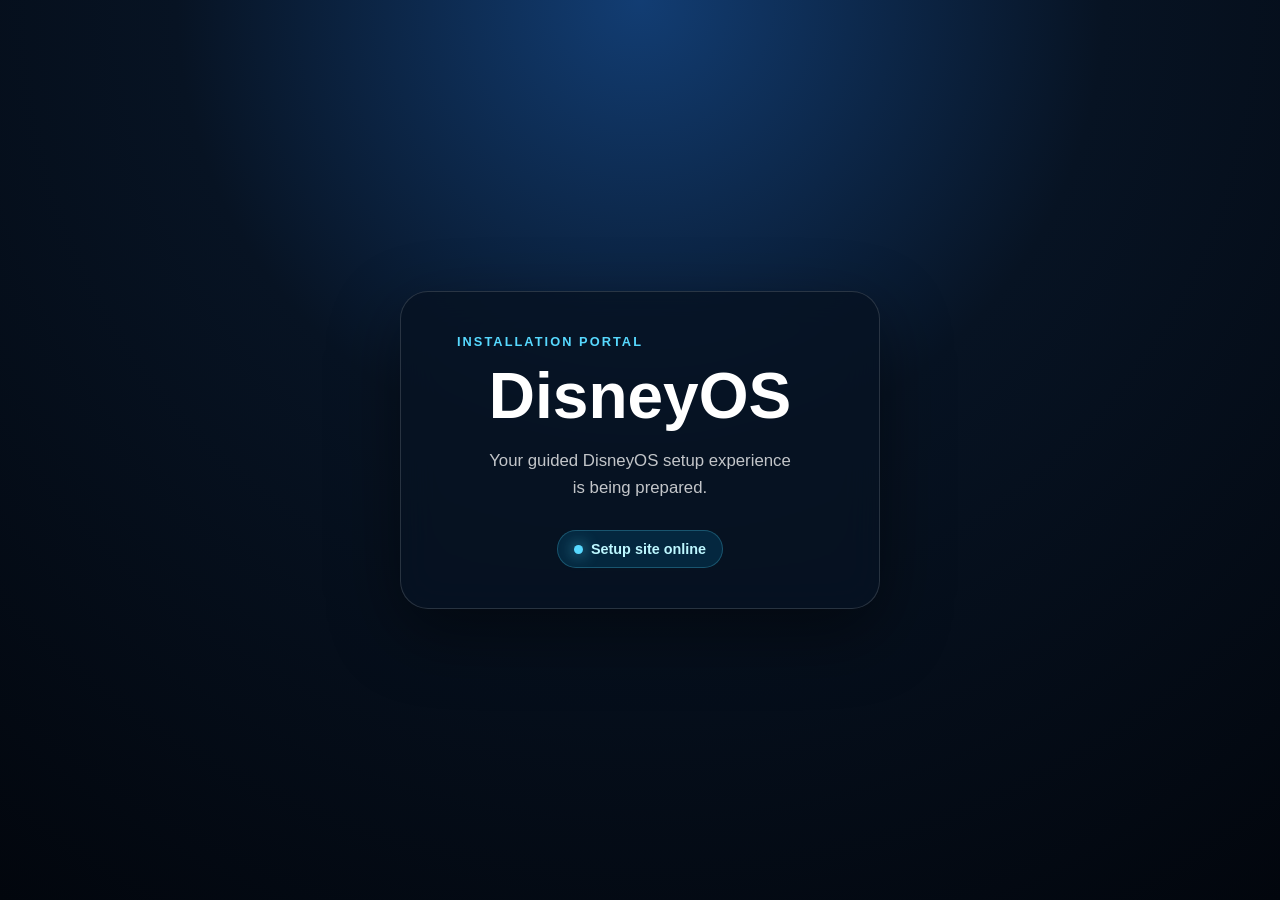
==== index.html @ b7c7e34c "Create index.html Add initial setup page" ====
<!DOCTYPE html>
<html lang="en">
<head>
  <meta charset="UTF-8">
  <meta name="viewport" content="width=device-width, initial-scale=1.0">

  <title>DisneyOS Setup</title>

  <style>
    * {
      box-sizing: border-box;
    }

    body {
      margin: 0;
      min-height: 100vh;
      display: grid;
      place-items: center;
      padding: 24px;
      font-family: -apple-system, BlinkMacSystemFont, "Segoe UI", sans-serif;
      color: white;
      background:
        radial-gradient(circle at top, #123d73 0%, #071323 42%, #02060d 100%);
    }

    main {
      width: min(100%, 480px);
      padding: 40px 28px;
      text-align: center;
      border: 1px solid rgba(255, 255, 255, 0.14);
      border-radius: 28px;
      background: rgba(7, 19, 35, 0.82);
      box-shadow: 0 24px 70px rgba(0, 0, 0, 0.45);
      backdrop-filter: blur(18px);
    }

    .eyebrow {
      margin: 0 0 12px;
      color: #57d9ff;
      font-size: 0.8rem;
      font-weight: 700;
      letter-spacing: 0.16em;
      text-transform: uppercase;
    }

    h1 {
      margin: 0;
      font-size: clamp(2.2rem, 10vw, 4rem);
      line-height: 1;
    }

    p {
      margin: 20px auto 0;
      max-width: 34ch;
      color: rgba(255, 255, 255, 0.76);
      font-size: 1.05rem;
      line-height: 1.6;
    }

    .status {
      display: inline-flex;
      align-items: center;
      gap: 8px;
      margin-top: 28px;
      padding: 10px 16px;
      border-radius: 999px;
      color: #bdf7ff;
      background: rgba(0, 174, 239, 0.14);
      border: 1px solid rgba(87, 217, 255, 0.25);
      font-size: 0.9rem;
      font-weight: 600;
    }

    .status::before {
      content: "";
      width: 9px;
      height: 9px;
      border-radius: 50%;
      background: #57d9ff;
      box-shadow: 0 0 16px #57d9ff;
    }
  </style>
</head>

<body>
  <main>
    <p class="eyebrow">Installation Portal</p>
    <h1>DisneyOS</h1>

    <p>
      Your guided DisneyOS setup experience is being prepared.
    </p>

    <div class="status">Setup site online</div>
  </main>
</body>
</html>
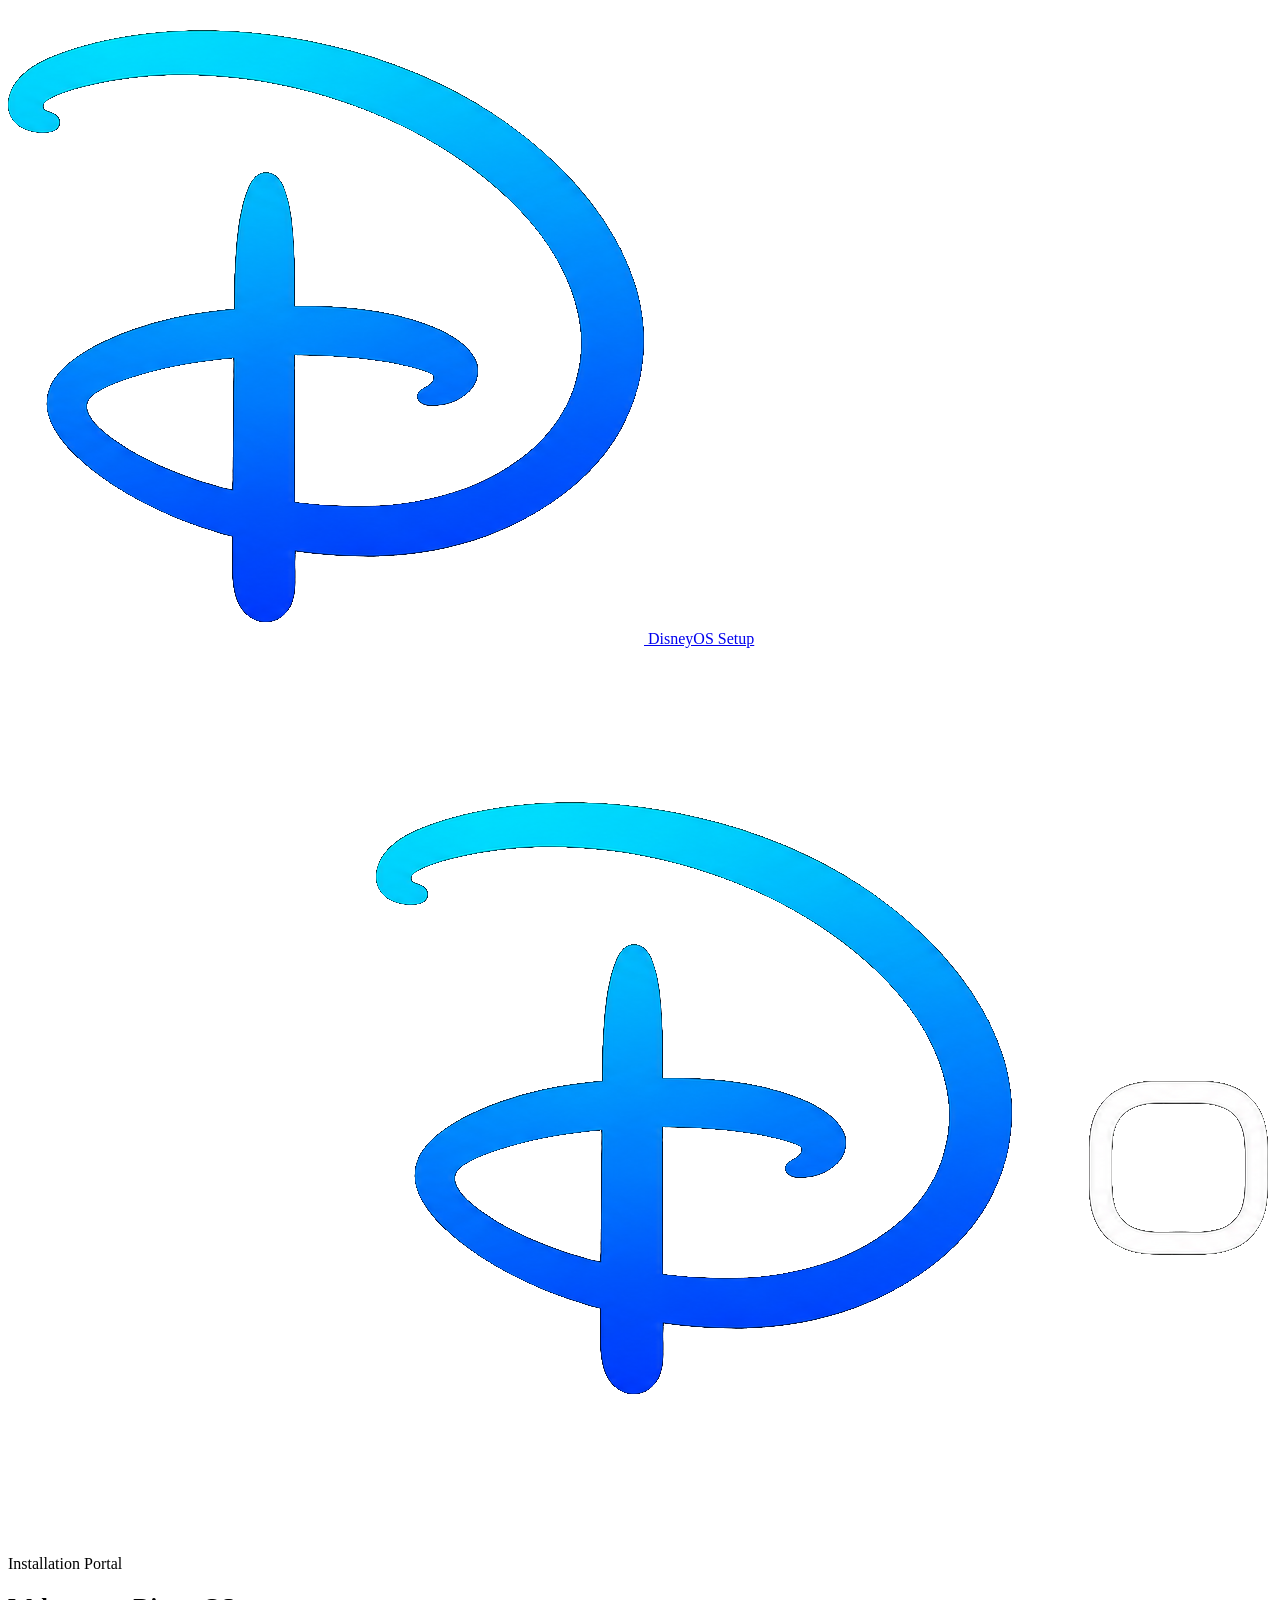
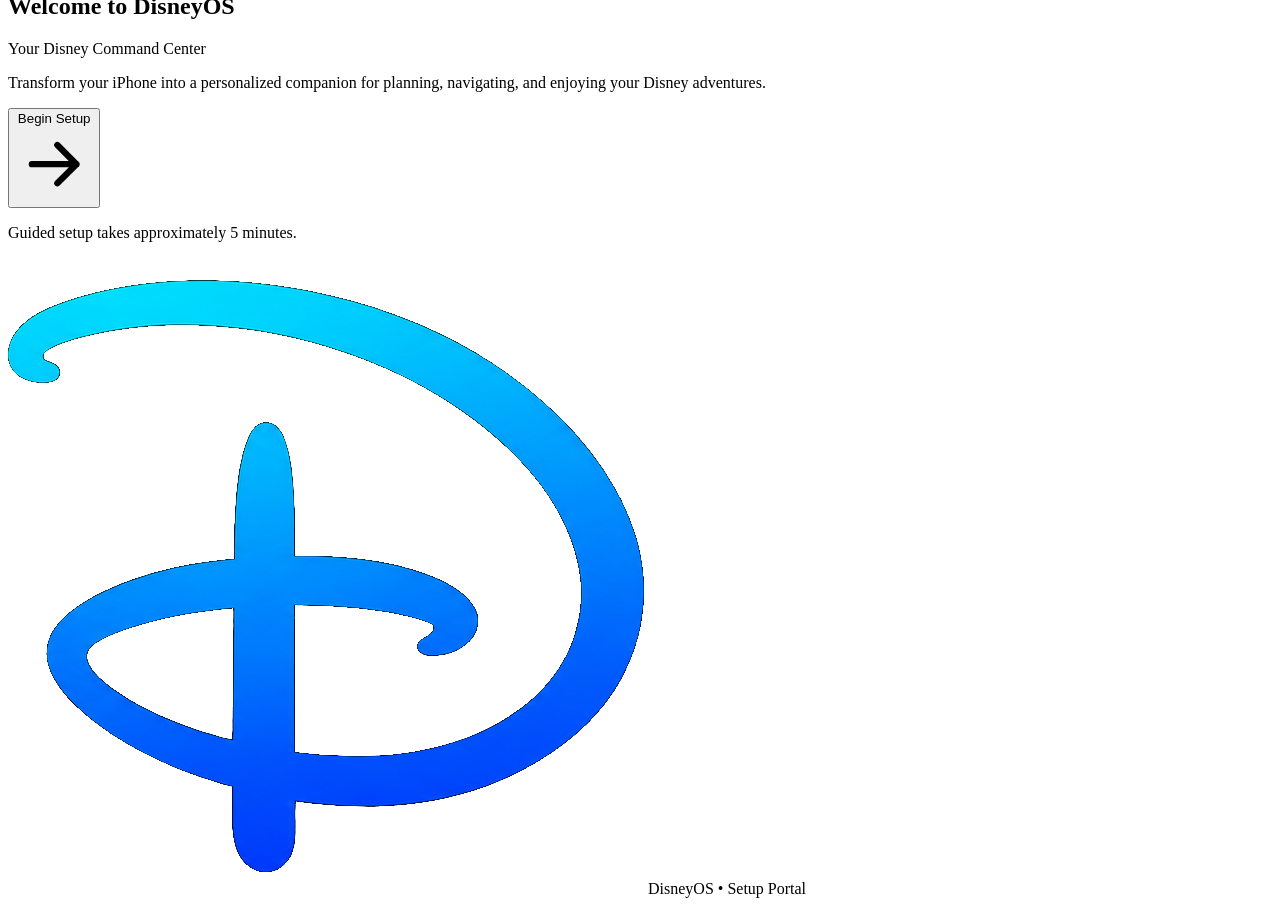
==== commit b28aa801: "Build DisneyOS setup portal structure" ====
--- a/index.html
+++ b/index.html
@@ -2,96 +2,548 @@
 <html lang="en">
 <head>
   <meta charset="UTF-8">
-  <meta name="viewport" content="width=device-width, initial-scale=1.0">
+
+  <meta
+    name="viewport"
+    content="width=device-width, initial-scale=1, viewport-fit=cover"
+  >
+
+  <meta
+    name="description"
+    content="The guided installation portal for DisneyOS."
+  >
+
+  <meta name="theme-color" content="#000000">
+  <meta name="apple-mobile-web-app-capable" content="yes">
+  <meta name="apple-mobile-web-app-status-bar-style" content="black">
+  <meta name="apple-mobile-web-app-title" content="DisneyOS Setup">
+
+  <meta property="og:title" content="DisneyOS Setup">
+  <meta
+    property="og:description"
+    content="Install and configure your DisneyOS experience."
+  >
+  <meta
+    property="og:image"
+    content="assets/branding/social-preview.png"
+  >
+  <meta property="og:type" content="website">
 
   <title>DisneyOS Setup</title>
 
-  <style>
-    * {
-      box-sizing: border-box;
-    }
-
-    body {
-      margin: 0;
-      min-height: 100vh;
-      display: grid;
-      place-items: center;
-      padding: 24px;
-      font-family: -apple-system, BlinkMacSystemFont, "Segoe UI", sans-serif;
-      color: white;
-      background:
-        radial-gradient(circle at top, #123d73 0%, #071323 42%, #02060d 100%);
-    }
-
-    main {
-      width: min(100%, 480px);
-      padding: 40px 28px;
-      text-align: center;
-      border: 1px solid rgba(255, 255, 255, 0.14);
-      border-radius: 28px;
-      background: rgba(7, 19, 35, 0.82);
-      box-shadow: 0 24px 70px rgba(0, 0, 0, 0.45);
-      backdrop-filter: blur(18px);
-    }
-
-    .eyebrow {
-      margin: 0 0 12px;
-      color: #57d9ff;
-      font-size: 0.8rem;
-      font-weight: 700;
-      letter-spacing: 0.16em;
-      text-transform: uppercase;
-    }
-
-    h1 {
-      margin: 0;
-      font-size: clamp(2.2rem, 10vw, 4rem);
-      line-height: 1;
-    }
-
-    p {
-      margin: 20px auto 0;
-      max-width: 34ch;
-      color: rgba(255, 255, 255, 0.76);
-      font-size: 1.05rem;
-      line-height: 1.6;
-    }
-
-    .status {
-      display: inline-flex;
-      align-items: center;
-      gap: 8px;
-      margin-top: 28px;
-      padding: 10px 16px;
-      border-radius: 999px;
-      color: #bdf7ff;
-      background: rgba(0, 174, 239, 0.14);
-      border: 1px solid rgba(87, 217, 255, 0.25);
-      font-size: 0.9rem;
-      font-weight: 600;
-    }
-
-    .status::before {
-      content: "";
-      width: 9px;
-      height: 9px;
-      border-radius: 50%;
-      background: #57d9ff;
-      box-shadow: 0 0 16px #57d9ff;
-    }
-  </style>
+  <link
+    rel="icon"
+    type="image/png"
+    sizes="32x32"
+    href="assets/branding/favicon-32.png"
+  >
+
+  <link
+    rel="icon"
+    type="image/png"
+    sizes="16x16"
+    href="assets/branding/favicon-16.png"
+  >
+
+  <link
+    rel="apple-touch-icon"
+    href="assets/branding/apple-touch-icon.png"
+  >
+
+  <link rel="stylesheet" href="css/theme.css">
+  <link rel="stylesheet" href="css/styles.css">
+
+  <script src="js/app.js" defer></script>
 </head>
 
 <body>
-  <main>
-    <p class="eyebrow">Installation Portal</p>
-    <h1>DisneyOS</h1>
-
-    <p>
-      Your guided DisneyOS setup experience is being prepared.
-    </p>
-
-    <div class="status">Setup site online</div>
-  </main>
+  <div class="background-effects" aria-hidden="true">
+    <div class="background-glow background-glow-one"></div>
+    <div class="background-glow background-glow-two"></div>
+    <div class="background-grid"></div>
+  </div>
+
+  <noscript>
+    <div class="noscript-message">
+      JavaScript must be enabled to use the DisneyOS Setup Portal.
+    </div>
+  </noscript>
+
+  <div class="site-shell">
+
+    <header class="site-header">
+      <a
+        class="brand-link"
+        href="#welcome"
+        aria-label="Return to the DisneyOS setup welcome screen"
+      >
+        <img
+          class="header-brand-mark"
+          src="assets/branding/disneyos-mark.png"
+          alt=""
+        >
+
+        <span>DisneyOS Setup</span>
+      </a>
+
+      <button
+        class="restart-button"
+        id="restartSetupButton"
+        type="button"
+        hidden
+      >
+        Restart
+      </button>
+    </header>
+
+    <main class="installer">
+
+      <section
+        class="progress-panel"
+        id="progressPanel"
+        aria-label="Setup progress"
+        hidden
+      >
+        <div class="progress-heading">
+          <span id="progressLabel">Welcome</span>
+          <span id="progressCount">Step 1 of 7</span>
+        </div>
+
+        <div
+          class="progress-track"
+          role="progressbar"
+          aria-valuemin="1"
+          aria-valuemax="7"
+          aria-valuenow="1"
+          aria-labelledby="progressLabel"
+        >
+          <div
+            class="progress-fill"
+            id="progressFill"
+          ></div>
+        </div>
+
+        <ol class="progress-steps" aria-hidden="true">
+          <li class="progress-step is-active" data-progress-step="0"></li>
+          <li class="progress-step" data-progress-step="1"></li>
+          <li class="progress-step" data-progress-step="2"></li>
+          <li class="progress-step" data-progress-step="3"></li>
+          <li class="progress-step" data-progress-step="4"></li>
+          <li class="progress-step" data-progress-step="5"></li>
+          <li class="progress-step" data-progress-step="6"></li>
+        </ol>
+      </section>
+
+      <div
+        class="setup-stage"
+        id="setupStage"
+        aria-live="polite"
+      >
+
+        <!-- Step 1: Welcome -->
+        <section
+          class="setup-screen welcome-screen is-active"
+          id="welcome"
+          data-step="0"
+          data-step-name="Welcome"
+          aria-labelledby="welcomeTitle"
+        >
+          <div class="welcome-glow" aria-hidden="true"></div>
+
+          <div class="welcome-content">
+            <img
+              class="welcome-logo"
+              src="assets/branding/disneyos-logo-transparent.png"
+              alt="DisneyOS"
+            >
+
+            <p class="eyebrow">Installation Portal</p>
+
+            <h1 id="welcomeTitle">
+              Welcome to DisneyOS
+            </h1>
+
+            <p class="welcome-subtitle">
+              Your Disney Command Center
+            </p>
+
+            <p class="welcome-description">
+              Transform your iPhone into a personalized companion for
+              planning, navigating, and enjoying your Disney adventures.
+            </p>
+
+            <button
+              class="primary-button"
+              type="button"
+              data-next-step
+            >
+              <span>Begin Setup</span>
+
+              <svg
+                class="button-icon"
+                viewBox="0 0 24 24"
+                aria-hidden="true"
+              >
+                <path
+                  d="M5 12h14M13 6l6 6-6 6"
+                  fill="none"
+                  stroke="currentColor"
+                  stroke-width="2"
+                  stroke-linecap="round"
+                  stroke-linejoin="round"
+                />
+              </svg>
+            </button>
+
+            <p class="setup-time">
+              Guided setup takes approximately 5 minutes.
+            </p>
+          </div>
+        </section>
+
+        <!-- Step 2: Overview -->
+        <section
+          class="setup-screen"
+          id="overview"
+          data-step="1"
+          data-step-name="Overview"
+          aria-labelledby="overviewTitle"
+          hidden
+        >
+          <div class="screen-content">
+            <p class="eyebrow">Before We Begin</p>
+
+            <h2 id="overviewTitle">
+              What you’ll set up
+            </h2>
+
+            <p class="screen-description">
+              This guided installer will walk you through every part of
+              the DisneyOS experience.
+            </p>
+
+            <div class="feature-list">
+              <div class="feature-item">
+                <span class="feature-check">✓</span>
+                <div>
+                  <h3>DisneyOS Web App</h3>
+                  <p>Add the DisneyOS dashboard to your Home Screen.</p>
+                </div>
+              </div>
+
+              <div class="feature-item">
+                <span class="feature-check">✓</span>
+                <div>
+                  <h3>DisneyOS Shortcuts</h3>
+                  <p>
+                    Install Wait Times, Vehicle, Park Vehicle, and
+                    Find Vehicle.
+                  </p>
+                </div>
+              </div>
+
+              <div class="feature-item">
+                <span class="feature-check">✓</span>
+                <div>
+                  <h3>Disney Mode</h3>
+                  <p>
+                    Configure the Focus, wallpaper, and dedicated
+                    Disney Home Screen.
+                  </p>
+                </div>
+              </div>
+
+              <div class="feature-item">
+                <span class="feature-check">✓</span>
+                <div>
+                  <h3>Final System Test</h3>
+                  <p>
+                    Verify that every DisneyOS component opens correctly.
+                  </p>
+                </div>
+              </div>
+            </div>
+
+            <div class="navigation-buttons">
+              <button
+                class="secondary-button"
+                type="button"
+                data-previous-step
+              >
+                Back
+              </button>
+
+              <button
+                class="primary-button"
+                type="button"
+                data-next-step
+              >
+                Continue
+              </button>
+            </div>
+          </div>
+        </section>
+
+        <!-- Step 3: Install DisneyOS -->
+        <section
+          class="setup-screen"
+          id="install"
+          data-step="2"
+          data-step-name="Install"
+          aria-labelledby="installTitle"
+          hidden
+        >
+          <div class="screen-content">
+            <p class="eyebrow">DisneyOS Web App</p>
+
+            <h2 id="installTitle">
+              Add DisneyOS to your iPhone
+            </h2>
+
+            <p class="screen-description">
+              DisneyOS installs directly from Safari and opens like a
+              standalone app.
+            </p>
+
+            <div class="placeholder-card">
+              <p>
+                Detailed Safari installation instructions and the live
+                DisneyOS launch button will appear here.
+              </p>
+            </div>
+
+            <div class="navigation-buttons">
+              <button
+                class="secondary-button"
+                type="button"
+                data-previous-step
+              >
+                Back
+              </button>
+
+              <button
+                class="primary-button"
+                type="button"
+                data-next-step
+              >
+                Continue
+              </button>
+            </div>
+          </div>
+        </section>
+
+        <!-- Step 4: Shortcuts -->
+        <section
+          class="setup-screen"
+          id="shortcuts"
+          data-step="3"
+          data-step-name="Shortcuts"
+          aria-labelledby="shortcutsTitle"
+          hidden
+        >
+          <div class="screen-content">
+            <p class="eyebrow">Apple Shortcuts</p>
+
+            <h2 id="shortcutsTitle">
+              Install your DisneyOS tools
+            </h2>
+
+            <p class="screen-description">
+              Install each shortcut so the complete DisneyOS system
+              works correctly.
+            </p>
+
+            <div class="placeholder-card">
+              <p>
+                Wait Times, Vehicle, Park Vehicle, and Find Vehicle
+                installation cards will appear here.
+              </p>
+            </div>
+
+            <div class="navigation-buttons">
+              <button
+                class="secondary-button"
+                type="button"
+                data-previous-step
+              >
+                Back
+              </button>
+
+              <button
+                class="primary-button"
+                type="button"
+                data-next-step
+              >
+                Continue
+              </button>
+            </div>
+          </div>
+        </section>
+
+        <!-- Step 5: Disney Mode -->
+        <section
+          class="setup-screen"
+          id="disney-mode"
+          data-step="4"
+          data-step-name="Disney Mode"
+          aria-labelledby="disneyModeTitle"
+          hidden
+        >
+          <div class="screen-content">
+            <p class="eyebrow">Focus Experience</p>
+
+            <h2 id="disneyModeTitle">
+              Configure Disney Mode
+            </h2>
+
+            <p class="screen-description">
+              Build a dedicated Disney Focus with its own wallpaper,
+              Lock Screen, and Home Screen.
+            </p>
+
+            <div class="placeholder-card">
+              <p>
+                Disney Mode instructions and downloadable assets will
+                appear here.
+              </p>
+            </div>
+
+            <div class="navigation-buttons">
+              <button
+                class="secondary-button"
+                type="button"
+                data-previous-step
+              >
+                Back
+              </button>
+
+              <button
+                class="primary-button"
+                type="button"
+                data-next-step
+              >
+                Continue
+              </button>
+            </div>
+          </div>
+        </section>
+
+        <!-- Step 6: Home Screen -->
+        <section
+          class="setup-screen"
+          id="home-screen"
+          data-step="5"
+          data-step-name="Home Screen"
+          aria-labelledby="homeScreenTitle"
+          hidden
+        >
+          <div class="screen-content">
+            <p class="eyebrow">Final Layout</p>
+
+            <h2 id="homeScreenTitle">
+              Arrange your Disney Home Screen
+            </h2>
+
+            <p class="screen-description">
+              Place your DisneyOS tools in the recommended layout for
+              fast, one-tap access.
+            </p>
+
+            <div class="placeholder-card">
+              <p>
+                The approved Home Screen reference image and arrangement
+                instructions will appear here.
+              </p>
+            </div>
+
+            <div class="navigation-buttons">
+              <button
+                class="secondary-button"
+                type="button"
+                data-previous-step
+              >
+                Back
+              </button>
+
+              <button
+                class="primary-button"
+                type="button"
+                data-next-step
+              >
+                Continue
+              </button>
+            </div>
+          </div>
+        </section>
+
+        <!-- Step 7: Finish -->
+        <section
+          class="setup-screen finish-screen"
+          id="finish"
+          data-step="6"
+          data-step-name="Finish"
+          aria-labelledby="finishTitle"
+          hidden
+        >
+          <div class="screen-content">
+            <img
+              class="finish-mark"
+              src="assets/branding/disneyos-mark.png"
+              alt=""
+            >
+
+            <p class="eyebrow">Setup Complete</p>
+
+            <h2 id="finishTitle">
+              DisneyOS is ready
+            </h2>
+
+            <p class="screen-description">
+              Your Disney Command Center has been installed and
+              configured.
+            </p>
+
+            <div class="placeholder-card">
+              <p>
+                Final testing controls and the Launch DisneyOS button
+                will appear here.
+              </p>
+            </div>
+
+            <div class="navigation-buttons">
+              <button
+                class="secondary-button"
+                type="button"
+                data-previous-step
+              >
+                Back
+              </button>
+
+              <button
+                class="primary-button"
+                id="launchDisneyOSButton"
+                type="button"
+              >
+                Launch DisneyOS
+              </button>
+            </div>
+          </div>
+        </section>
+
+      </div>
+    </main>
+
+    <footer class="site-footer">
+      <img
+        src="assets/branding/disneyos-mark.png"
+        alt=""
+      >
+
+      <span>DisneyOS</span>
+      <span class="footer-separator">•</span>
+      <span>Setup Portal</span>
+    </footer>
+
+  </div>
 </body>
 </html>
--- a/css/theme.css
+++ b/css/theme.css
@@ -0,0 +1,32 @@
+:root {
+
+  /* DisneyOS Colors */
+
+  --dos-black: #000000;
+  --dos-surface: #0B0F17;
+  --dos-surface-2: #141B27;
+
+  --dos-blue: #126DFF;
+  --dos-cyan: #22D6FF;
+
+  --dos-gradient:
+      linear-gradient(
+          135deg,
+          #126DFF 0%,
+          #22D6FF 100%
+      );
+
+  --text-primary: #FFFFFF;
+  --text-secondary: #B8C3D1;
+  --text-muted: #7F8DA1;
+
+  --radius-large: 28px;
+  --radius-medium: 18px;
+  --radius-small: 12px;
+
+  --shadow-glow:
+      0 0 40px rgba(34,214,255,.18);
+
+  --transition:
+      .25s ease;
+}
--- a/css/styles.css
+++ b/css/styles.css
@@ -0,0 +1,3 @@
+/* DisneyOS Setup Portal
+   Main styles will be added during the full interface build.
+*/
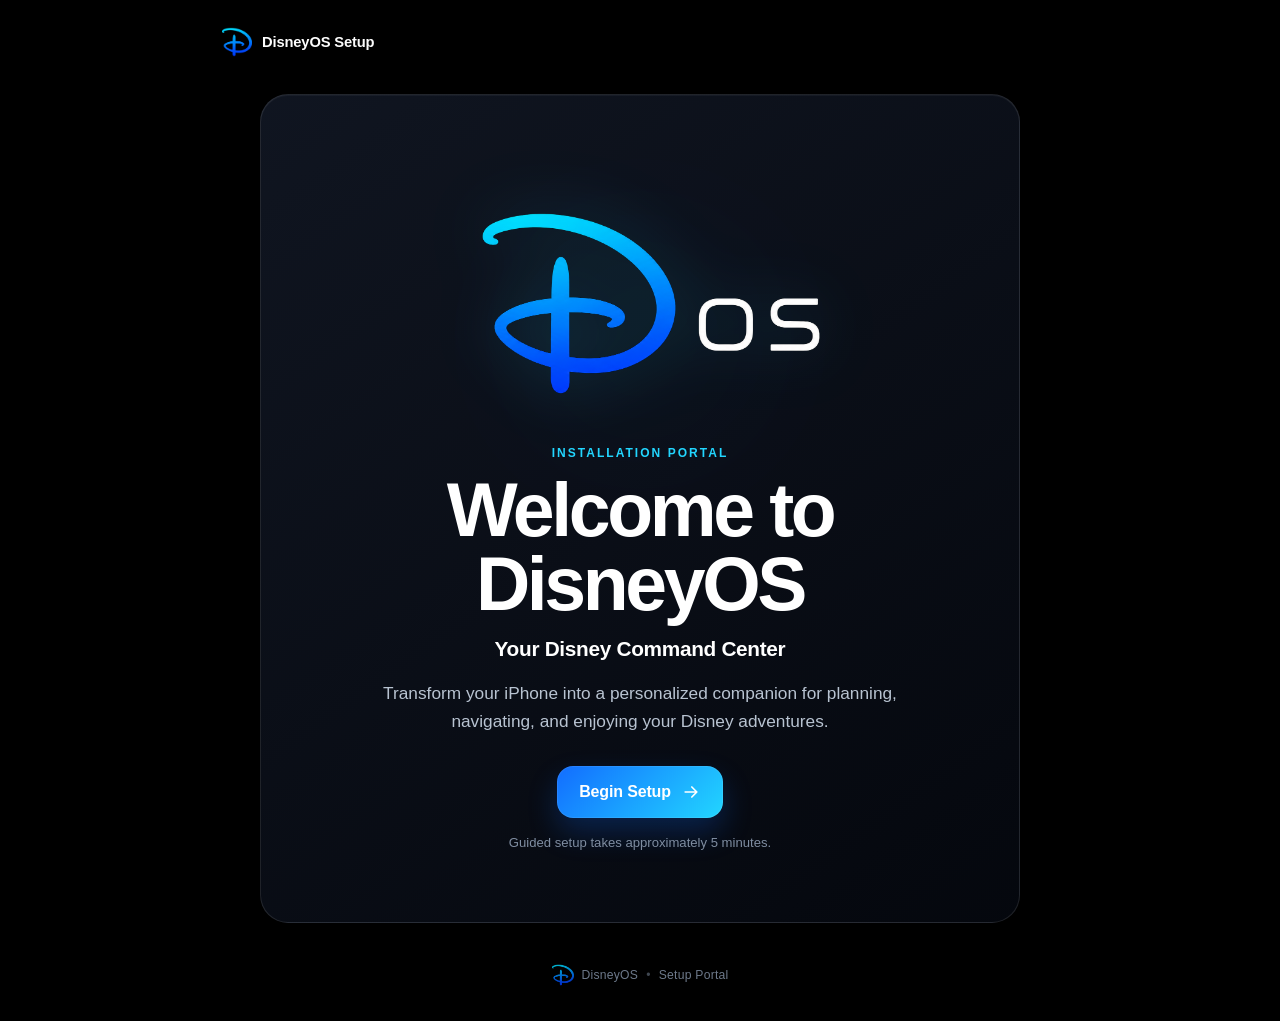
==== commit c31c0bbe: "Update index.html" ====
--- a/index.html
+++ b/index.html
@@ -295,23 +295,236 @@
         >
           <div class="screen-content">
             <p class="eyebrow">DisneyOS Web App</p>
-
+        
             <h2 id="installTitle">
               Add DisneyOS to your iPhone
             </h2>
-
+        
             <p class="screen-description">
-              DisneyOS installs directly from Safari and opens like a
-              standalone app.
-            </p>
-
-            <div class="placeholder-card">
-              <p>
-                Detailed Safari installation instructions and the live
-                DisneyOS launch button will appear here.
-              </p>
-            </div>
-
+              DisneyOS installs directly from Safari and opens from your Home
+              Screen like a standalone app.
+            </p>
+        
+            <div
+              class="browser-notice"
+              id="browserNotice"
+              hidden
+            >
+              <div class="notice-icon" aria-hidden="true">!</div>
+        
+              <div>
+                <h3>Open this page in Safari</h3>
+                <p>
+                  Apple only provides the full Add to Home Screen installation
+                  option from Safari on iPhone.
+                </p>
+              </div>
+            </div>
+        
+            <div class="install-launch-card">
+              <div class="install-launch-brand">
+                <img
+                  src="assets/branding/disneyos-mark.png"
+                  alt=""
+                >
+        
+                <div>
+                  <span class="install-card-label">Official Web App</span>
+                  <h3>DisneyOS</h3>
+                  <p>Open the live Disney Command Center in Safari.</p>
+                </div>
+              </div>
+        
+              <a
+                class="primary-button install-launch-button"
+                href="https://disneyos.github.io/"
+                target="_blank"
+                rel="noopener"
+              >
+                <span>Open DisneyOS</span>
+        
+                <svg
+                  class="button-icon"
+                  viewBox="0 0 24 24"
+                  aria-hidden="true"
+                >
+                  <path
+                    d="M14 5h5v5M10 14l9-9M19 13v6H5V5h6"
+                    fill="none"
+                    stroke="currentColor"
+                    stroke-width="2"
+                    stroke-linecap="round"
+                    stroke-linejoin="round"
+                  />
+                </svg>
+              </a>
+            </div>
+        
+            <div class="install-instructions">
+              <article class="instruction-step">
+                <div class="instruction-number">1</div>
+        
+                <div class="instruction-content">
+                  <h3>Open DisneyOS in Safari</h3>
+        
+                  <p>
+                    Tap <strong>Open DisneyOS</strong> above. Make sure the site
+                    opens in Safari rather than an in-app browser.
+                  </p>
+        
+                  <div class="instruction-visual safari-visual">
+                    <div class="mock-browser-bar">
+                      <span class="mock-browser-lock">●</span>
+                      <span>disneyos.github.io</span>
+                    </div>
+                  </div>
+                </div>
+              </article>
+        
+              <article class="instruction-step">
+                <div class="instruction-number">2</div>
+        
+                <div class="instruction-content">
+                  <h3>Tap the Share button</h3>
+        
+                  <p>
+                    In Safari, tap the Share icon at the bottom of the screen.
+                  </p>
+        
+                  <div class="instruction-action">
+                    <svg
+                      viewBox="0 0 24 24"
+                      aria-hidden="true"
+                    >
+                      <path
+                        d="M12 3v12M8 7l4-4 4 4M5 11v8h14v-8"
+                        fill="none"
+                        stroke="currentColor"
+                        stroke-width="1.8"
+                        stroke-linecap="round"
+                        stroke-linejoin="round"
+                      />
+                    </svg>
+        
+                    <span>Share</span>
+                  </div>
+                </div>
+              </article>
+        
+              <article class="instruction-step">
+                <div class="instruction-number">3</div>
+        
+                <div class="instruction-content">
+                  <h3>Select Add to Home Screen</h3>
+        
+                  <p>
+                    Scroll through the Share menu and choose
+                    <strong>Add to Home Screen</strong>.
+                  </p>
+        
+                  <div class="instruction-menu-item">
+                    <span class="menu-item-icon">+</span>
+        
+                    <div>
+                      <strong>Add to Home Screen</strong>
+                      <span>Create an app icon for DisneyOS</span>
+                    </div>
+                  </div>
+                </div>
+              </article>
+        
+              <article class="instruction-step">
+                <div class="instruction-number">4</div>
+        
+                <div class="instruction-content">
+                  <h3>Confirm the app</h3>
+        
+                  <p>
+                    Leave the name as <strong>DisneyOS</strong>, then tap
+                    <strong>Add</strong> in the upper-right corner.
+                  </p>
+        
+                  <div class="app-preview-card">
+                    <img
+                      src="assets/branding/apple-touch-icon.png"
+                      alt="DisneyOS app icon"
+                    >
+        
+                    <div>
+                      <strong>DisneyOS</strong>
+                      <span>disneyos.github.io</span>
+                    </div>
+        
+                    <span class="app-preview-add">Add</span>
+                  </div>
+                </div>
+              </article>
+        
+              <article class="instruction-step">
+                <div class="instruction-number">5</div>
+        
+                <div class="instruction-content">
+                  <h3>Open the installed app</h3>
+        
+                  <p>
+                    Return to your Home Screen and open DisneyOS once to verify
+                    that it launches correctly.
+                  </p>
+        
+                  <div class="installed-app-preview">
+                    <img
+                      src="assets/branding/apple-touch-icon.png"
+                      alt=""
+                    >
+        
+                    <span>DisneyOS</span>
+                  </div>
+                </div>
+              </article>
+            </div>
+        
+            <div class="installation-confirmation">
+              <label class="confirmation-control">
+                <input
+                  type="checkbox"
+                  id="webAppInstalledCheckbox"
+                >
+        
+                <span class="confirmation-box" aria-hidden="true">
+                  <svg viewBox="0 0 24 24">
+                    <path
+                      d="M5 12.5l4.5 4.5L19 7.5"
+                      fill="none"
+                      stroke="currentColor"
+                      stroke-width="2.4"
+                      stroke-linecap="round"
+                      stroke-linejoin="round"
+                    />
+                  </svg>
+                </span>
+        
+                <span class="confirmation-text">
+                  <strong>DisneyOS is installed</strong>
+                  <small>
+                    I added DisneyOS to the Home Screen and confirmed that it
+                    opens.
+                  </small>
+                </span>
+              </label>
+            </div>
+        
+            <p class="install-help">
+              Having trouble?
+              <a
+                href="https://disneyos.github.io/"
+                target="_blank"
+                rel="noopener"
+              >
+                Open the DisneyOS site directly
+              </a>
+              and confirm that you are using Safari.
+            </p>
+        
             <div class="navigation-buttons">
               <button
                 class="secondary-button"
@@ -320,18 +533,19 @@
               >
                 Back
               </button>
-
+        
               <button
                 class="primary-button"
+                id="installContinueButton"
                 type="button"
                 data-next-step
+                disabled
               >
                 Continue
               </button>
             </div>
           </div>
         </section>
-
         <!-- Step 4: Shortcuts -->
         <section
           class="setup-screen"
--- a/css/styles.css
+++ b/css/styles.css
@@ -1,3 +1,767 @@
-/* DisneyOS Setup Portal
-   Main styles will be added during the full interface build.
-*/
+*,
+*::before,
+*::after {
+  box-sizing: border-box;
+}
+
+html {
+  min-height: 100%;
+  background: var(--dos-black);
+  color-scheme: dark;
+  scroll-behavior: smooth;
+}
+
+body {
+  min-height: 100vh;
+  margin: 0;
+  overflow-x: hidden;
+  color: var(--text-primary);
+  background: var(--dos-black);
+  font-family:
+    -apple-system,
+    BlinkMacSystemFont,
+    "SF Pro Display",
+    "SF Pro Text",
+    "Segoe UI",
+    sans-serif;
+  -webkit-font-smoothing: antialiased;
+  text-rendering: optimizeLegibility;
+}
+
+button,
+a {
+  -webkit-tap-highlight-color: transparent;
+}
+
+button {
+  font: inherit;
+}
+
+img {
+  display: block;
+  max-width: 100%;
+}
+
+[hidden] {
+  display: none !important;
+}
+
+/* Background */
+
+.background-effects {
+  position: fixed;
+  inset: 0;
+  z-index: -2;
+  overflow: hidden;
+  pointer-events: none;
+  background:
+    radial-gradient(
+      circle at 50% -10%,
+      rgba(18, 109, 255, 0.15),
+      transparent 45%
+    ),
+    linear-gradient(
+      180deg,
+      #03050a 0%,
+      #000000 60%,
+      #02040a 100%
+    );
+}
+
+.background-glow {
+  position: absolute;
+  border-radius: 50%;
+  filter: blur(110px);
+  opacity: 0.35;
+  animation: driftGlow 18s ease-in-out infinite alternate;
+}
+
+.background-glow-one {
+  top: -10%;
+  left: -15%;
+  width: 520px;
+  height: 520px;
+  background: rgba(18, 109, 255, 0.28);
+}
+
+.background-glow-two {
+  right: -18%;
+  bottom: -18%;
+  width: 560px;
+  height: 560px;
+  background: rgba(34, 214, 255, 0.18);
+  animation-delay: -8s;
+}
+
+.background-grid {
+  position: absolute;
+  inset: 0;
+  opacity: 0.055;
+  background-image:
+    linear-gradient(rgba(255, 255, 255, 0.08) 1px, transparent 1px),
+    linear-gradient(90deg, rgba(255, 255, 255, 0.08) 1px, transparent 1px);
+  background-size: 56px 56px;
+  mask-image:
+    linear-gradient(
+      to bottom,
+      transparent,
+      black 15%,
+      black 70%,
+      transparent
+    );
+}
+
+@keyframes driftGlow {
+  from {
+    transform: translate3d(0, 0, 0) scale(1);
+  }
+
+  to {
+    transform: translate3d(35px, 20px, 0) scale(1.08);
+  }
+}
+
+/* Shell */
+
+.site-shell {
+  width: min(100%, 880px);
+  min-height: 100vh;
+  margin: 0 auto;
+  padding:
+    max(18px, env(safe-area-inset-top))
+    22px
+    max(22px, env(safe-area-inset-bottom));
+  display: flex;
+  flex-direction: column;
+}
+
+.site-header,
+.site-footer {
+  display: flex;
+  align-items: center;
+  min-height: 48px;
+}
+
+.site-header {
+  justify-content: space-between;
+}
+
+.brand-link {
+  display: inline-flex;
+  align-items: center;
+  gap: 10px;
+  color: var(--text-primary);
+  text-decoration: none;
+  font-size: 0.92rem;
+  font-weight: 700;
+  letter-spacing: -0.01em;
+}
+
+.header-brand-mark {
+  width: 30px;
+  height: 30px;
+  object-fit: contain;
+}
+
+.restart-button {
+  min-height: 40px;
+  padding: 0 15px;
+  border: 1px solid rgba(255, 255, 255, 0.12);
+  border-radius: 999px;
+  color: var(--text-secondary);
+  background: rgba(255, 255, 255, 0.055);
+  cursor: pointer;
+  transition:
+    color var(--transition),
+    border-color var(--transition),
+    background var(--transition),
+    transform var(--transition);
+}
+
+.restart-button:hover {
+  color: var(--text-primary);
+  border-color: rgba(34, 214, 255, 0.28);
+  background: rgba(34, 214, 255, 0.08);
+}
+
+.restart-button:active {
+  transform: scale(0.97);
+}
+
+/* Installer */
+
+.installer {
+  width: 100%;
+  flex: 1;
+  display: flex;
+  flex-direction: column;
+  justify-content: center;
+  padding: 28px 0;
+}
+
+.progress-panel {
+  width: min(100%, 760px);
+  margin: 0 auto 20px;
+  padding: 18px 20px 16px;
+  border: 1px solid rgba(255, 255, 255, 0.1);
+  border-radius: 20px;
+  background: rgba(10, 14, 22, 0.68);
+  box-shadow:
+    0 18px 55px rgba(0, 0, 0, 0.24),
+    inset 0 1px 0 rgba(255, 255, 255, 0.035);
+  backdrop-filter: blur(24px);
+  -webkit-backdrop-filter: blur(24px);
+}
+
+.progress-heading {
+  display: flex;
+  justify-content: space-between;
+  gap: 20px;
+  margin-bottom: 11px;
+  color: var(--text-secondary);
+  font-size: 0.78rem;
+  font-weight: 700;
+  letter-spacing: 0.06em;
+  text-transform: uppercase;
+}
+
+.progress-track {
+  position: relative;
+  height: 5px;
+  overflow: hidden;
+  border-radius: 999px;
+  background: rgba(255, 255, 255, 0.095);
+}
+
+.progress-fill {
+  width: 0;
+  height: 100%;
+  border-radius: inherit;
+  background: var(--dos-gradient);
+  box-shadow: 0 0 20px rgba(34, 214, 255, 0.38);
+  transition: width 520ms cubic-bezier(0.22, 1, 0.36, 1);
+}
+
+.progress-steps {
+  display: flex;
+  justify-content: space-between;
+  margin: 12px 0 0;
+  padding: 0;
+  list-style: none;
+}
+
+.progress-step {
+  width: 8px;
+  height: 8px;
+  border: 1px solid rgba(255, 255, 255, 0.2);
+  border-radius: 50%;
+  background: #141923;
+  transition:
+    background 420ms ease,
+    border-color 420ms ease,
+    transform 420ms ease,
+    box-shadow 420ms ease;
+}
+
+.progress-step.is-complete {
+  border-color: transparent;
+  background: #22d6ff;
+  box-shadow: 0 0 12px rgba(34, 214, 255, 0.45);
+}
+
+.progress-step.is-active {
+  border-color: #22d6ff;
+  background: #126dff;
+  transform: scale(1.35);
+  box-shadow: 0 0 16px rgba(34, 214, 255, 0.58);
+}
+
+.setup-stage {
+  position: relative;
+  width: min(100%, 760px);
+  min-height: 590px;
+  margin: 0 auto;
+}
+
+.setup-screen {
+  width: 100%;
+  min-height: 590px;
+  opacity: 0;
+  transform: translateY(16px);
+  transition:
+    opacity 340ms ease,
+    transform 420ms cubic-bezier(0.22, 1, 0.36, 1);
+}
+
+.setup-screen.is-active {
+  opacity: 1;
+  transform: translateY(0);
+}
+
+/* Shared screen card */
+
+.screen-content,
+.welcome-content {
+  position: relative;
+  width: 100%;
+  min-height: 590px;
+  overflow: hidden;
+  border: 1px solid rgba(255, 255, 255, 0.105);
+  border-radius: var(--radius-large);
+  background:
+    linear-gradient(
+      145deg,
+      rgba(18, 24, 37, 0.88),
+      rgba(5, 8, 15, 0.9)
+    );
+  box-shadow:
+    0 28px 90px rgba(0, 0, 0, 0.48),
+    inset 0 1px 0 rgba(255, 255, 255, 0.045);
+  backdrop-filter: blur(30px);
+  -webkit-backdrop-filter: blur(30px);
+}
+
+.screen-content {
+  padding: clamp(34px, 6vw, 62px);
+}
+
+.welcome-content {
+  z-index: 1;
+  padding: clamp(38px, 8vw, 72px) clamp(26px, 7vw, 66px);
+  display: flex;
+  flex-direction: column;
+  align-items: center;
+  justify-content: center;
+  text-align: center;
+}
+
+/* Welcome */
+
+.welcome-screen {
+  position: relative;
+}
+
+.welcome-glow {
+  position: absolute;
+  z-index: 0;
+  top: 8%;
+  left: 50%;
+  width: 460px;
+  height: 360px;
+  border-radius: 50%;
+  background:
+    radial-gradient(
+      circle,
+      rgba(34, 214, 255, 0.19),
+      rgba(18, 109, 255, 0.12) 42%,
+      transparent 70%
+    );
+  filter: blur(18px);
+  transform: translateX(-50%);
+  animation: welcomeGlow 5s ease-in-out infinite alternate;
+  pointer-events: none;
+}
+
+@keyframes welcomeGlow {
+  from {
+    opacity: 0.65;
+    transform: translateX(-50%) scale(0.96);
+  }
+
+  to {
+    opacity: 1;
+    transform: translateX(-50%) scale(1.06);
+  }
+}
+
+.welcome-logo {
+  width: min(86%, 540px);
+  margin: 0 auto 10px;
+  filter: drop-shadow(0 0 32px rgba(34, 214, 255, 0.2));
+}
+
+.eyebrow {
+  margin: 0 0 14px;
+  color: var(--dos-cyan);
+  font-size: 0.75rem;
+  font-weight: 800;
+  letter-spacing: 0.17em;
+  text-transform: uppercase;
+}
+
+h1,
+h2,
+h3,
+p {
+  overflow-wrap: anywhere;
+}
+
+h1,
+h2 {
+  margin: 0;
+  letter-spacing: -0.045em;
+}
+
+h1 {
+  max-width: 650px;
+  font-size: clamp(2.35rem, 8vw, 4.7rem);
+  line-height: 0.98;
+}
+
+h2 {
+  max-width: 620px;
+  font-size: clamp(2rem, 6vw, 3.65rem);
+  line-height: 1.02;
+}
+
+h3 {
+  margin: 0;
+  font-size: 1rem;
+  letter-spacing: -0.02em;
+}
+
+.welcome-subtitle {
+  margin: 15px 0 0;
+  color: var(--text-primary);
+  font-size: clamp(1.05rem, 3vw, 1.3rem);
+  font-weight: 650;
+  letter-spacing: -0.015em;
+}
+
+.welcome-description,
+.screen-description {
+  color: var(--text-secondary);
+  line-height: 1.65;
+}
+
+.welcome-description {
+  max-width: 560px;
+  margin: 18px auto 0;
+  font-size: clamp(0.98rem, 2.6vw, 1.08rem);
+}
+
+.screen-description {
+  max-width: 590px;
+  margin: 18px 0 0;
+  font-size: 1rem;
+}
+
+.setup-time {
+  margin: 17px 0 0;
+  color: var(--text-muted);
+  font-size: 0.82rem;
+}
+
+/* Buttons */
+
+.primary-button,
+.secondary-button {
+  min-height: 52px;
+  border-radius: 16px;
+  padding: 0 22px;
+  display: inline-flex;
+  align-items: center;
+  justify-content: center;
+  gap: 10px;
+  border: 0;
+  font-weight: 750;
+  letter-spacing: -0.01em;
+  cursor: pointer;
+  transition:
+    transform var(--transition),
+    box-shadow var(--transition),
+    border-color var(--transition),
+    background var(--transition),
+    color var(--transition);
+}
+
+.primary-button {
+  margin-top: 30px;
+  color: white;
+  background: var(--dos-gradient);
+  box-shadow:
+    0 14px 30px rgba(18, 109, 255, 0.24),
+    0 0 0 1px rgba(255, 255, 255, 0.08) inset;
+}
+
+.primary-button:hover {
+  transform: translateY(-2px);
+  box-shadow:
+    0 18px 38px rgba(18, 109, 255, 0.3),
+    0 0 28px rgba(34, 214, 255, 0.18);
+}
+
+.primary-button:active,
+.secondary-button:active {
+  transform: scale(0.98);
+}
+
+.button-icon {
+  width: 20px;
+  height: 20px;
+}
+
+.secondary-button {
+  color: var(--text-primary);
+  border: 1px solid rgba(255, 255, 255, 0.13);
+  background: rgba(255, 255, 255, 0.055);
+}
+
+.secondary-button:hover {
+  border-color: rgba(34, 214, 255, 0.28);
+  background: rgba(34, 214, 255, 0.075);
+}
+
+.navigation-buttons {
+  display: flex;
+  justify-content: space-between;
+  gap: 14px;
+  margin-top: 32px;
+}
+
+.navigation-buttons .primary-button,
+.navigation-buttons .secondary-button {
+  margin-top: 0;
+  min-width: 126px;
+}
+
+/* Overview */
+
+.feature-list {
+  margin-top: 30px;
+  display: grid;
+  gap: 13px;
+}
+
+.feature-item,
+.placeholder-card {
+  border: 1px solid rgba(255, 255, 255, 0.09);
+  border-radius: var(--radius-medium);
+  background:
+    linear-gradient(
+      145deg,
+      rgba(255, 255, 255, 0.052),
+      rgba(255, 255, 255, 0.025)
+    );
+  box-shadow: inset 0 1px 0 rgba(255, 255, 255, 0.03);
+}
+
+.feature-item {
+  display: grid;
+  grid-template-columns: 34px 1fr;
+  gap: 14px;
+  align-items: start;
+  padding: 18px;
+}
+
+.feature-item p {
+  margin: 5px 0 0;
+  color: var(--text-secondary);
+  font-size: 0.9rem;
+  line-height: 1.55;
+}
+
+.feature-check {
+  width: 30px;
+  height: 30px;
+  border-radius: 50%;
+  display: grid;
+  place-items: center;
+  color: #07131c;
+  background: var(--dos-gradient);
+  font-size: 0.92rem;
+  font-weight: 900;
+  box-shadow: 0 0 18px rgba(34, 214, 255, 0.2);
+}
+
+.placeholder-card {
+  margin-top: 30px;
+  padding: 28px;
+  min-height: 170px;
+  display: grid;
+  place-items: center;
+  text-align: center;
+}
+
+.placeholder-card p {
+  max-width: 500px;
+  margin: 0;
+  color: var(--text-secondary);
+  line-height: 1.65;
+}
+
+/* Finish */
+
+.finish-screen .screen-content {
+  text-align: center;
+}
+
+.finish-mark {
+  width: 108px;
+  height: 108px;
+  margin: 0 auto 22px;
+  object-fit: contain;
+  filter: drop-shadow(0 0 30px rgba(34, 214, 255, 0.22));
+}
+
+.finish-screen h2,
+.finish-screen .screen-description {
+  margin-left: auto;
+  margin-right: auto;
+}
+
+.finish-screen .navigation-buttons {
+  justify-content: center;
+}
+
+/* Footer */
+
+.site-footer {
+  justify-content: center;
+  gap: 8px;
+  color: var(--text-muted);
+  font-size: 0.76rem;
+  letter-spacing: 0.02em;
+}
+
+.site-footer img {
+  width: 22px;
+  height: 22px;
+  object-fit: contain;
+  opacity: 0.82;
+}
+
+.footer-separator {
+  opacity: 0.5;
+}
+
+/* Accessibility */
+
+:focus-visible {
+  outline: 3px solid rgba(34, 214, 255, 0.7);
+  outline-offset: 4px;
+}
+
+.noscript-message {
+  width: min(calc(100% - 32px), 600px);
+  margin: 30px auto;
+  padding: 16px 18px;
+  border: 1px solid rgba(255, 255, 255, 0.14);
+  border-radius: 14px;
+  color: var(--text-primary);
+  background: #111722;
+  text-align: center;
+}
+
+/* Responsive */
+
+@media (max-width: 640px) {
+  .site-shell {
+    padding-left: 14px;
+    padding-right: 14px;
+  }
+
+  .site-header {
+    min-height: 44px;
+  }
+
+  .brand-link span {
+    font-size: 0.84rem;
+  }
+
+  .header-brand-mark {
+    width: 27px;
+    height: 27px;
+  }
+
+  .installer {
+    justify-content: flex-start;
+    padding-top: 18px;
+  }
+
+  .progress-panel {
+    padding: 15px 16px 14px;
+    border-radius: 17px;
+  }
+
+  .progress-heading {
+    font-size: 0.69rem;
+  }
+
+  .setup-stage,
+  .setup-screen,
+  .screen-content,
+  .welcome-content {
+    min-height: 560px;
+  }
+
+  .screen-content {
+    padding: 34px 22px 26px;
+  }
+
+  .welcome-content {
+    padding: 40px 22px 32px;
+  }
+
+  .welcome-logo {
+    width: min(100%, 470px);
+  }
+
+  .navigation-buttons {
+    margin-top: 26px;
+  }
+
+  .navigation-buttons .primary-button,
+  .navigation-buttons .secondary-button {
+    flex: 1;
+    min-width: 0;
+  }
+
+  .feature-item {
+    grid-template-columns: 30px 1fr;
+    padding: 16px;
+  }
+
+  .feature-check {
+    width: 28px;
+    height: 28px;
+  }
+
+  .placeholder-card {
+    padding: 22px 18px;
+  }
+}
+
+@media (max-width: 390px) {
+  .brand-link span {
+    display: none;
+  }
+
+  .welcome-logo {
+    margin-bottom: 2px;
+  }
+
+  h1 {
+    font-size: 2.35rem;
+  }
+
+  h2 {
+    font-size: 2.15rem;
+  }
+
+  .welcome-description,
+  .screen-description {
+    font-size: 0.94rem;
+  }
+}
+
+@media (prefers-reduced-motion: reduce) {
+  *,
+  *::before,
+  *::after {
+    scroll-behavior: auto !important;
+    animation-duration: 0.01ms !important;
+    animation-iteration-count: 1 !important;
+    transition-duration: 0.01ms !important;
+  }
+}
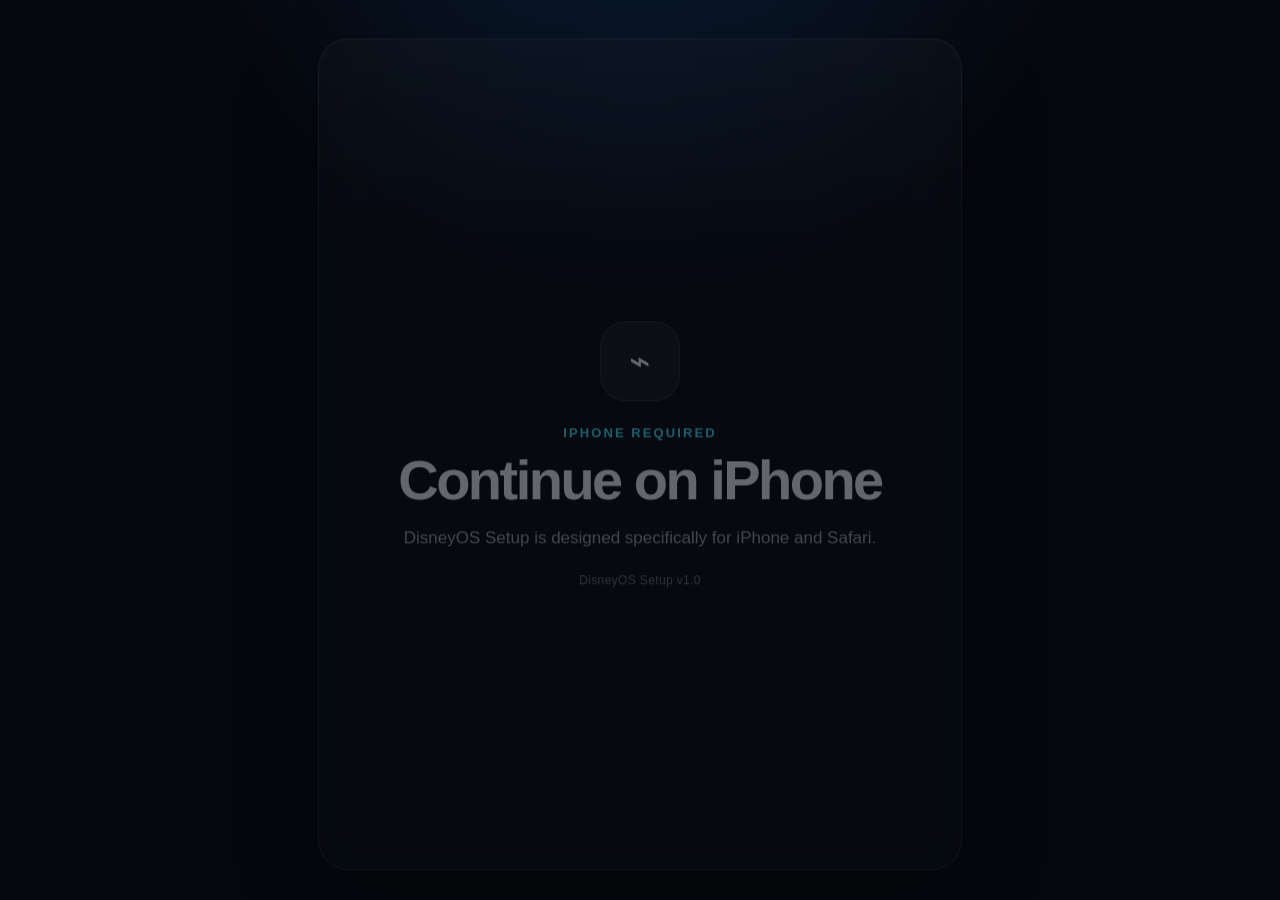
==== commit e58d910f: "Add files via upload" ====
--- a/index.html
+++ b/index.html
@@ -1,763 +1,110 @@
-<!DOCTYPE html>
+<!doctype html>
 <html lang="en">
 <head>
-  <meta charset="UTF-8">
+  <meta charset="utf-8">
+  <meta name="viewport" content="width=device-width,initial-scale=1,viewport-fit=cover">
+  <meta name="theme-color" content="#05070c">
+  <title>DisneyOS Setup</title>
+  <style>
+    :root { color-scheme: dark; }
+    * { box-sizing: border-box; }
+    body {
+      margin: 0;
+      min-height: 100vh;
+      display: grid;
+      place-items: center;
+      background:
+        radial-gradient(circle at 50% -10%, rgba(35,136,255,.18), transparent 38%),
+        #05070c;
+      color: #f8fbff;
+      font-family: -apple-system, BlinkMacSystemFont, "SF Pro Display",
+        "SF Pro Text", "Helvetica Neue", Arial, sans-serif;
+      -webkit-font-smoothing: antialiased;
+    }
+    main {
+      width: min(100% - 36px, 520px);
+      padding: 36px 24px;
+      text-align: center;
+      border: 1px solid rgba(255,255,255,.10);
+      border-radius: 28px;
+      background: rgba(14,18,29,.76);
+      box-shadow: 0 24px 90px rgba(0,0,0,.46);
+      backdrop-filter: blur(24px);
+      -webkit-backdrop-filter: blur(24px);
+    }
+    .mark {
+      width: 74px;
+      height: 74px;
+      margin: 0 auto 22px;
+      display: grid;
+      place-items: center;
+      border-radius: 24px;
+      background: linear-gradient(135deg,#2388ff,#43e7ff);
+      color: #00101b;
+      font-size: 34px;
+      font-weight: 900;
+    }
+    h1 {
+      margin: 0;
+      font-size: 34px;
+      letter-spacing: -.04em;
+    }
+    p {
+      margin: 14px 0 0;
+      color: rgba(235,244,255,.68);
+      font-size: 16px;
+      line-height: 1.5;
+    }
+    button {
+      width: 100%;
+      min-height: 54px;
+      margin-top: 26px;
+      padding: 14px 20px;
+      border: 0;
+      border-radius: 17px;
+      background: linear-gradient(135deg,#2388ff,#43e7ff);
+      color: #00101b;
+      font: inherit;
+      font-weight: 750;
+      cursor: pointer;
+    }
+  </style>
+</head>
+<body>
+  <main>
+    <div class="mark">D</div>
+    <h1>Opening DisneyOS Setup</h1>
+    <p id="status">Loading the latest setup version…</p>
+    <button id="retry" hidden>Try Again</button>
+  </main>
 
-  <meta
-    name="viewport"
-    content="width=device-width, initial-scale=1, viewport-fit=cover"
-  >
+  <script>
+    const status = document.getElementById("status");
+    const retry = document.getElementById("retry");
 
-  <meta
-    name="description"
-    content="The guided installation portal for DisneyOS."
-  >
+    async function openLatest() {
+      retry.hidden = true;
+      status.textContent = "Loading the latest setup version…";
 
-  <meta name="theme-color" content="#000000">
-  <meta name="apple-mobile-web-app-capable" content="yes">
-  <meta name="apple-mobile-web-app-status-bar-style" content="black">
-  <meta name="apple-mobile-web-app-title" content="DisneyOS Setup">
+      try {
+        const response = await fetch("./latest.json", { cache: "no-store" });
+        if (!response.ok) throw new Error("Unable to read latest.json");
 
-  <meta property="og:title" content="DisneyOS Setup">
-  <meta
-    property="og:description"
-    content="Install and configure your DisneyOS experience."
-  >
-  <meta
-    property="og:image"
-    content="assets/branding/social-preview.png"
-  >
-  <meta property="og:type" content="website">
+        const data = await response.json();
+        if (!data.current || !/^v[0-9]+$/.test(data.current)) {
+          throw new Error("Invalid current version");
+        }
 
-  <title>DisneyOS Setup</title>
+        const destination = new URL(`./${data.current}/`, window.location.href);
+        window.location.replace(destination.href);
+      } catch (error) {
+        status.textContent = "DisneyOS Setup could not be opened. Check your connection and try again.";
+        retry.hidden = false;
+      }
+    }
 
-  <link
-    rel="icon"
-    type="image/png"
-    sizes="32x32"
-    href="assets/branding/favicon-32.png"
-  >
-
-  <link
-    rel="icon"
-    type="image/png"
-    sizes="16x16"
-    href="assets/branding/favicon-16.png"
-  >
-
-  <link
-    rel="apple-touch-icon"
-    href="assets/branding/apple-touch-icon.png"
-  >
-
-  <link rel="stylesheet" href="css/theme.css">
-  <link rel="stylesheet" href="css/styles.css">
-
-  <script src="js/app.js" defer></script>
-</head>
-
-<body>
-  <div class="background-effects" aria-hidden="true">
-    <div class="background-glow background-glow-one"></div>
-    <div class="background-glow background-glow-two"></div>
-    <div class="background-grid"></div>
-  </div>
-
-  <noscript>
-    <div class="noscript-message">
-      JavaScript must be enabled to use the DisneyOS Setup Portal.
-    </div>
-  </noscript>
-
-  <div class="site-shell">
-
-    <header class="site-header">
-      <a
-        class="brand-link"
-        href="#welcome"
-        aria-label="Return to the DisneyOS setup welcome screen"
-      >
-        <img
-          class="header-brand-mark"
-          src="assets/branding/disneyos-mark.png"
-          alt=""
-        >
-
-        <span>DisneyOS Setup</span>
-      </a>
-
-      <button
-        class="restart-button"
-        id="restartSetupButton"
-        type="button"
-        hidden
-      >
-        Restart
-      </button>
-    </header>
-
-    <main class="installer">
-
-      <section
-        class="progress-panel"
-        id="progressPanel"
-        aria-label="Setup progress"
-        hidden
-      >
-        <div class="progress-heading">
-          <span id="progressLabel">Welcome</span>
-          <span id="progressCount">Step 1 of 7</span>
-        </div>
-
-        <div
-          class="progress-track"
-          role="progressbar"
-          aria-valuemin="1"
-          aria-valuemax="7"
-          aria-valuenow="1"
-          aria-labelledby="progressLabel"
-        >
-          <div
-            class="progress-fill"
-            id="progressFill"
-          ></div>
-        </div>
-
-        <ol class="progress-steps" aria-hidden="true">
-          <li class="progress-step is-active" data-progress-step="0"></li>
-          <li class="progress-step" data-progress-step="1"></li>
-          <li class="progress-step" data-progress-step="2"></li>
-          <li class="progress-step" data-progress-step="3"></li>
-          <li class="progress-step" data-progress-step="4"></li>
-          <li class="progress-step" data-progress-step="5"></li>
-          <li class="progress-step" data-progress-step="6"></li>
-        </ol>
-      </section>
-
-      <div
-        class="setup-stage"
-        id="setupStage"
-        aria-live="polite"
-      >
-
-        <!-- Step 1: Welcome -->
-        <section
-          class="setup-screen welcome-screen is-active"
-          id="welcome"
-          data-step="0"
-          data-step-name="Welcome"
-          aria-labelledby="welcomeTitle"
-        >
-          <div class="welcome-glow" aria-hidden="true"></div>
-
-          <div class="welcome-content">
-            <img
-              class="welcome-logo"
-              src="assets/branding/disneyos-logo-transparent.png"
-              alt="DisneyOS"
-            >
-
-            <p class="eyebrow">Installation Portal</p>
-
-            <h1 id="welcomeTitle">
-              Welcome to DisneyOS
-            </h1>
-
-            <p class="welcome-subtitle">
-              Your Disney Command Center
-            </p>
-
-            <p class="welcome-description">
-              Transform your iPhone into a personalized companion for
-              planning, navigating, and enjoying your Disney adventures.
-            </p>
-
-            <button
-              class="primary-button"
-              type="button"
-              data-next-step
-            >
-              <span>Begin Setup</span>
-
-              <svg
-                class="button-icon"
-                viewBox="0 0 24 24"
-                aria-hidden="true"
-              >
-                <path
-                  d="M5 12h14M13 6l6 6-6 6"
-                  fill="none"
-                  stroke="currentColor"
-                  stroke-width="2"
-                  stroke-linecap="round"
-                  stroke-linejoin="round"
-                />
-              </svg>
-            </button>
-
-            <p class="setup-time">
-              Guided setup takes approximately 5 minutes.
-            </p>
-          </div>
-        </section>
-
-        <!-- Step 2: Overview -->
-        <section
-          class="setup-screen"
-          id="overview"
-          data-step="1"
-          data-step-name="Overview"
-          aria-labelledby="overviewTitle"
-          hidden
-        >
-          <div class="screen-content">
-            <p class="eyebrow">Before We Begin</p>
-
-            <h2 id="overviewTitle">
-              What you’ll set up
-            </h2>
-
-            <p class="screen-description">
-              This guided installer will walk you through every part of
-              the DisneyOS experience.
-            </p>
-
-            <div class="feature-list">
-              <div class="feature-item">
-                <span class="feature-check">✓</span>
-                <div>
-                  <h3>DisneyOS Web App</h3>
-                  <p>Add the DisneyOS dashboard to your Home Screen.</p>
-                </div>
-              </div>
-
-              <div class="feature-item">
-                <span class="feature-check">✓</span>
-                <div>
-                  <h3>DisneyOS Shortcuts</h3>
-                  <p>
-                    Install Wait Times, Vehicle, Park Vehicle, and
-                    Find Vehicle.
-                  </p>
-                </div>
-              </div>
-
-              <div class="feature-item">
-                <span class="feature-check">✓</span>
-                <div>
-                  <h3>Disney Mode</h3>
-                  <p>
-                    Configure the Focus, wallpaper, and dedicated
-                    Disney Home Screen.
-                  </p>
-                </div>
-              </div>
-
-              <div class="feature-item">
-                <span class="feature-check">✓</span>
-                <div>
-                  <h3>Final System Test</h3>
-                  <p>
-                    Verify that every DisneyOS component opens correctly.
-                  </p>
-                </div>
-              </div>
-            </div>
-
-            <div class="navigation-buttons">
-              <button
-                class="secondary-button"
-                type="button"
-                data-previous-step
-              >
-                Back
-              </button>
-
-              <button
-                class="primary-button"
-                type="button"
-                data-next-step
-              >
-                Continue
-              </button>
-            </div>
-          </div>
-        </section>
-
-        <!-- Step 3: Install DisneyOS -->
-        <section
-          class="setup-screen"
-          id="install"
-          data-step="2"
-          data-step-name="Install"
-          aria-labelledby="installTitle"
-          hidden
-        >
-          <div class="screen-content">
-            <p class="eyebrow">DisneyOS Web App</p>
-        
-            <h2 id="installTitle">
-              Add DisneyOS to your iPhone
-            </h2>
-        
-            <p class="screen-description">
-              DisneyOS installs directly from Safari and opens from your Home
-              Screen like a standalone app.
-            </p>
-        
-            <div
-              class="browser-notice"
-              id="browserNotice"
-              hidden
-            >
-              <div class="notice-icon" aria-hidden="true">!</div>
-        
-              <div>
-                <h3>Open this page in Safari</h3>
-                <p>
-                  Apple only provides the full Add to Home Screen installation
-                  option from Safari on iPhone.
-                </p>
-              </div>
-            </div>
-        
-            <div class="install-launch-card">
-              <div class="install-launch-brand">
-                <img
-                  src="assets/branding/disneyos-mark.png"
-                  alt=""
-                >
-        
-                <div>
-                  <span class="install-card-label">Official Web App</span>
-                  <h3>DisneyOS</h3>
-                  <p>Open the live Disney Command Center in Safari.</p>
-                </div>
-              </div>
-        
-              <a
-                class="primary-button install-launch-button"
-                href="https://disneyos.github.io/"
-                target="_blank"
-                rel="noopener"
-              >
-                <span>Open DisneyOS</span>
-        
-                <svg
-                  class="button-icon"
-                  viewBox="0 0 24 24"
-                  aria-hidden="true"
-                >
-                  <path
-                    d="M14 5h5v5M10 14l9-9M19 13v6H5V5h6"
-                    fill="none"
-                    stroke="currentColor"
-                    stroke-width="2"
-                    stroke-linecap="round"
-                    stroke-linejoin="round"
-                  />
-                </svg>
-              </a>
-            </div>
-        
-            <div class="install-instructions">
-              <article class="instruction-step">
-                <div class="instruction-number">1</div>
-        
-                <div class="instruction-content">
-                  <h3>Open DisneyOS in Safari</h3>
-        
-                  <p>
-                    Tap <strong>Open DisneyOS</strong> above. Make sure the site
-                    opens in Safari rather than an in-app browser.
-                  </p>
-        
-                  <div class="instruction-visual safari-visual">
-                    <div class="mock-browser-bar">
-                      <span class="mock-browser-lock">●</span>
-                      <span>disneyos.github.io</span>
-                    </div>
-                  </div>
-                </div>
-              </article>
-        
-              <article class="instruction-step">
-                <div class="instruction-number">2</div>
-        
-                <div class="instruction-content">
-                  <h3>Tap the Share button</h3>
-        
-                  <p>
-                    In Safari, tap the Share icon at the bottom of the screen.
-                  </p>
-        
-                  <div class="instruction-action">
-                    <svg
-                      viewBox="0 0 24 24"
-                      aria-hidden="true"
-                    >
-                      <path
-                        d="M12 3v12M8 7l4-4 4 4M5 11v8h14v-8"
-                        fill="none"
-                        stroke="currentColor"
-                        stroke-width="1.8"
-                        stroke-linecap="round"
-                        stroke-linejoin="round"
-                      />
-                    </svg>
-        
-                    <span>Share</span>
-                  </div>
-                </div>
-              </article>
-        
-              <article class="instruction-step">
-                <div class="instruction-number">3</div>
-        
-                <div class="instruction-content">
-                  <h3>Select Add to Home Screen</h3>
-        
-                  <p>
-                    Scroll through the Share menu and choose
-                    <strong>Add to Home Screen</strong>.
-                  </p>
-        
-                  <div class="instruction-menu-item">
-                    <span class="menu-item-icon">+</span>
-        
-                    <div>
-                      <strong>Add to Home Screen</strong>
-                      <span>Create an app icon for DisneyOS</span>
-                    </div>
-                  </div>
-                </div>
-              </article>
-        
-              <article class="instruction-step">
-                <div class="instruction-number">4</div>
-        
-                <div class="instruction-content">
-                  <h3>Confirm the app</h3>
-        
-                  <p>
-                    Leave the name as <strong>DisneyOS</strong>, then tap
-                    <strong>Add</strong> in the upper-right corner.
-                  </p>
-        
-                  <div class="app-preview-card">
-                    <img
-                      src="assets/branding/apple-touch-icon.png"
-                      alt="DisneyOS app icon"
-                    >
-        
-                    <div>
-                      <strong>DisneyOS</strong>
-                      <span>disneyos.github.io</span>
-                    </div>
-        
-                    <span class="app-preview-add">Add</span>
-                  </div>
-                </div>
-              </article>
-        
-              <article class="instruction-step">
-                <div class="instruction-number">5</div>
-        
-                <div class="instruction-content">
-                  <h3>Open the installed app</h3>
-        
-                  <p>
-                    Return to your Home Screen and open DisneyOS once to verify
-                    that it launches correctly.
-                  </p>
-        
-                  <div class="installed-app-preview">
-                    <img
-                      src="assets/branding/apple-touch-icon.png"
-                      alt=""
-                    >
-        
-                    <span>DisneyOS</span>
-                  </div>
-                </div>
-              </article>
-            </div>
-        
-            <div class="installation-confirmation">
-              <label class="confirmation-control">
-                <input
-                  type="checkbox"
-                  id="webAppInstalledCheckbox"
-                >
-        
-                <span class="confirmation-box" aria-hidden="true">
-                  <svg viewBox="0 0 24 24">
-                    <path
-                      d="M5 12.5l4.5 4.5L19 7.5"
-                      fill="none"
-                      stroke="currentColor"
-                      stroke-width="2.4"
-                      stroke-linecap="round"
-                      stroke-linejoin="round"
-                    />
-                  </svg>
-                </span>
-        
-                <span class="confirmation-text">
-                  <strong>DisneyOS is installed</strong>
-                  <small>
-                    I added DisneyOS to the Home Screen and confirmed that it
-                    opens.
-                  </small>
-                </span>
-              </label>
-            </div>
-        
-            <p class="install-help">
-              Having trouble?
-              <a
-                href="https://disneyos.github.io/"
-                target="_blank"
-                rel="noopener"
-              >
-                Open the DisneyOS site directly
-              </a>
-              and confirm that you are using Safari.
-            </p>
-        
-            <div class="navigation-buttons">
-              <button
-                class="secondary-button"
-                type="button"
-                data-previous-step
-              >
-                Back
-              </button>
-        
-              <button
-                class="primary-button"
-                id="installContinueButton"
-                type="button"
-                data-next-step
-                disabled
-              >
-                Continue
-              </button>
-            </div>
-          </div>
-        </section>
-        <!-- Step 4: Shortcuts -->
-        <section
-          class="setup-screen"
-          id="shortcuts"
-          data-step="3"
-          data-step-name="Shortcuts"
-          aria-labelledby="shortcutsTitle"
-          hidden
-        >
-          <div class="screen-content">
-            <p class="eyebrow">Apple Shortcuts</p>
-
-            <h2 id="shortcutsTitle">
-              Install your DisneyOS tools
-            </h2>
-
-            <p class="screen-description">
-              Install each shortcut so the complete DisneyOS system
-              works correctly.
-            </p>
-
-            <div class="placeholder-card">
-              <p>
-                Wait Times, Vehicle, Park Vehicle, and Find Vehicle
-                installation cards will appear here.
-              </p>
-            </div>
-
-            <div class="navigation-buttons">
-              <button
-                class="secondary-button"
-                type="button"
-                data-previous-step
-              >
-                Back
-              </button>
-
-              <button
-                class="primary-button"
-                type="button"
-                data-next-step
-              >
-                Continue
-              </button>
-            </div>
-          </div>
-        </section>
-
-        <!-- Step 5: Disney Mode -->
-        <section
-          class="setup-screen"
-          id="disney-mode"
-          data-step="4"
-          data-step-name="Disney Mode"
-          aria-labelledby="disneyModeTitle"
-          hidden
-        >
-          <div class="screen-content">
-            <p class="eyebrow">Focus Experience</p>
-
-            <h2 id="disneyModeTitle">
-              Configure Disney Mode
-            </h2>
-
-            <p class="screen-description">
-              Build a dedicated Disney Focus with its own wallpaper,
-              Lock Screen, and Home Screen.
-            </p>
-
-            <div class="placeholder-card">
-              <p>
-                Disney Mode instructions and downloadable assets will
-                appear here.
-              </p>
-            </div>
-
-            <div class="navigation-buttons">
-              <button
-                class="secondary-button"
-                type="button"
-                data-previous-step
-              >
-                Back
-              </button>
-
-              <button
-                class="primary-button"
-                type="button"
-                data-next-step
-              >
-                Continue
-              </button>
-            </div>
-          </div>
-        </section>
-
-        <!-- Step 6: Home Screen -->
-        <section
-          class="setup-screen"
-          id="home-screen"
-          data-step="5"
-          data-step-name="Home Screen"
-          aria-labelledby="homeScreenTitle"
-          hidden
-        >
-          <div class="screen-content">
-            <p class="eyebrow">Final Layout</p>
-
-            <h2 id="homeScreenTitle">
-              Arrange your Disney Home Screen
-            </h2>
-
-            <p class="screen-description">
-              Place your DisneyOS tools in the recommended layout for
-              fast, one-tap access.
-            </p>
-
-            <div class="placeholder-card">
-              <p>
-                The approved Home Screen reference image and arrangement
-                instructions will appear here.
-              </p>
-            </div>
-
-            <div class="navigation-buttons">
-              <button
-                class="secondary-button"
-                type="button"
-                data-previous-step
-              >
-                Back
-              </button>
-
-              <button
-                class="primary-button"
-                type="button"
-                data-next-step
-              >
-                Continue
-              </button>
-            </div>
-          </div>
-        </section>
-
-        <!-- Step 7: Finish -->
-        <section
-          class="setup-screen finish-screen"
-          id="finish"
-          data-step="6"
-          data-step-name="Finish"
-          aria-labelledby="finishTitle"
-          hidden
-        >
-          <div class="screen-content">
-            <img
-              class="finish-mark"
-              src="assets/branding/disneyos-mark.png"
-              alt=""
-            >
-
-            <p class="eyebrow">Setup Complete</p>
-
-            <h2 id="finishTitle">
-              DisneyOS is ready
-            </h2>
-
-            <p class="screen-description">
-              Your Disney Command Center has been installed and
-              configured.
-            </p>
-
-            <div class="placeholder-card">
-              <p>
-                Final testing controls and the Launch DisneyOS button
-                will appear here.
-              </p>
-            </div>
-
-            <div class="navigation-buttons">
-              <button
-                class="secondary-button"
-                type="button"
-                data-previous-step
-              >
-                Back
-              </button>
-
-              <button
-                class="primary-button"
-                id="launchDisneyOSButton"
-                type="button"
-              >
-                Launch DisneyOS
-              </button>
-            </div>
-          </div>
-        </section>
-
-      </div>
-    </main>
-
-    <footer class="site-footer">
-      <img
-        src="assets/branding/disneyos-mark.png"
-        alt=""
-      >
-
-      <span>DisneyOS</span>
-      <span class="footer-separator">•</span>
-      <span>Setup Portal</span>
-    </footer>
-
-  </div>
+    retry.addEventListener("click", openLatest);
+    openLatest();
+  </script>
 </body>
 </html>
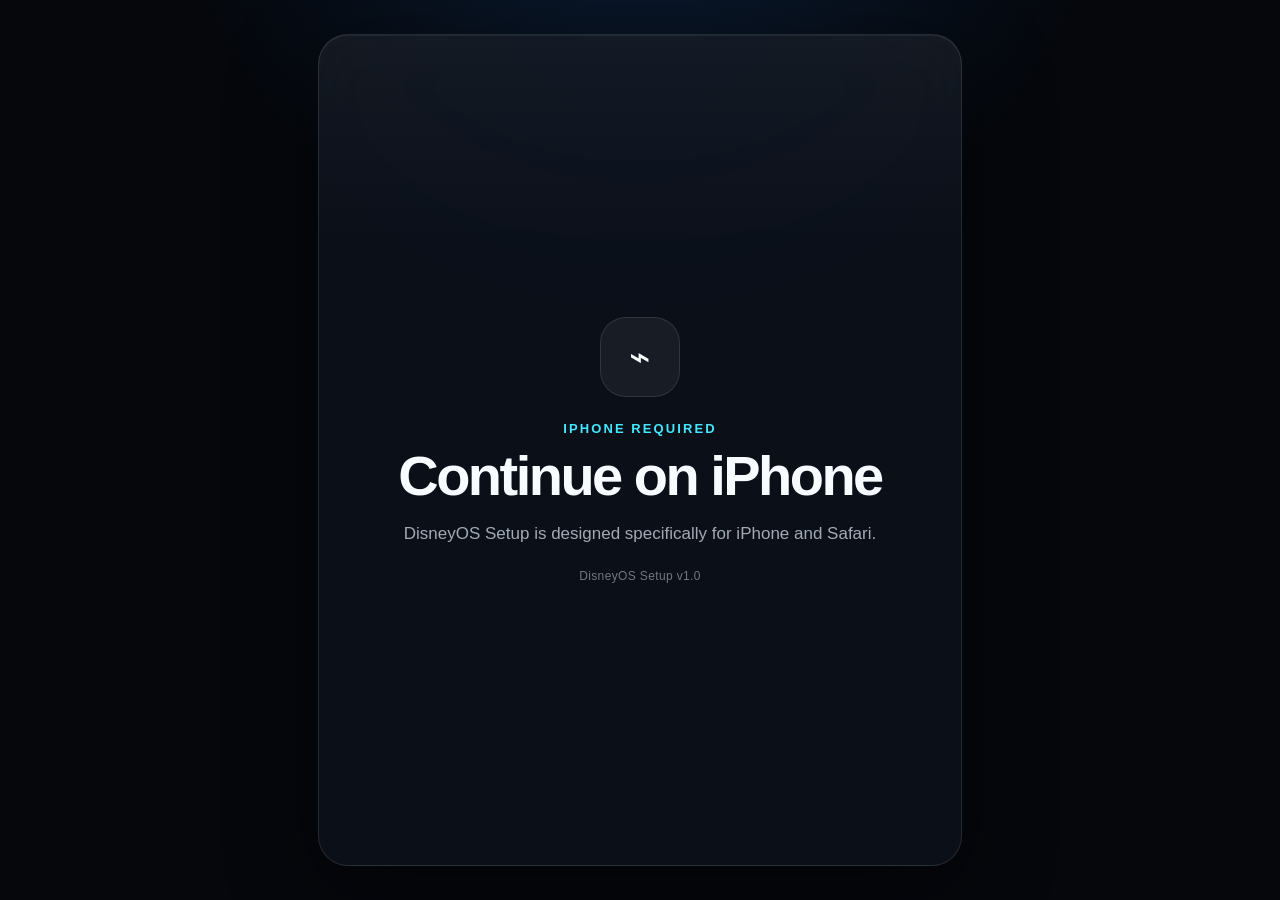
==== commit 2fa431f9: "Add files via upload" ====
--- a/index.html
+++ b/index.html
@@ -5,6 +5,9 @@
   <meta name="viewport" content="width=device-width,initial-scale=1,viewport-fit=cover">
   <meta name="theme-color" content="#05070c">
   <title>DisneyOS Setup</title>
+  <link rel="icon" type="image/png" sizes="16x16" href="assets/favicon-16.png">
+  <link rel="icon" type="image/png" sizes="32x32" href="assets/favicon-32.png">
+  <link rel="apple-touch-icon" href="assets/apple-touch-icon.png">
   <style>
     :root { color-scheme: dark; }
     * { box-sizing: border-box; }
@@ -33,16 +36,12 @@
       -webkit-backdrop-filter: blur(24px);
     }
     .mark {
-      width: 74px;
-      height: 74px;
+      width: 92px;
+      height: 92px;
       margin: 0 auto 22px;
-      display: grid;
-      place-items: center;
-      border-radius: 24px;
-      background: linear-gradient(135deg,#2388ff,#43e7ff);
-      color: #00101b;
-      font-size: 34px;
-      font-weight: 900;
+      display: block;
+      object-fit: contain;
+      filter: drop-shadow(0 14px 34px rgba(35,136,255,.25));
     }
     h1 {
       margin: 0;
@@ -72,7 +71,7 @@
 </head>
 <body>
   <main>
-    <div class="mark">D</div>
+    <img class="mark" src="assets/disneyos-mark.png" alt="DisneyOS">
     <h1>Opening DisneyOS Setup</h1>
     <p id="status">Loading the latest setup version…</p>
     <button id="retry" hidden>Try Again</button>
